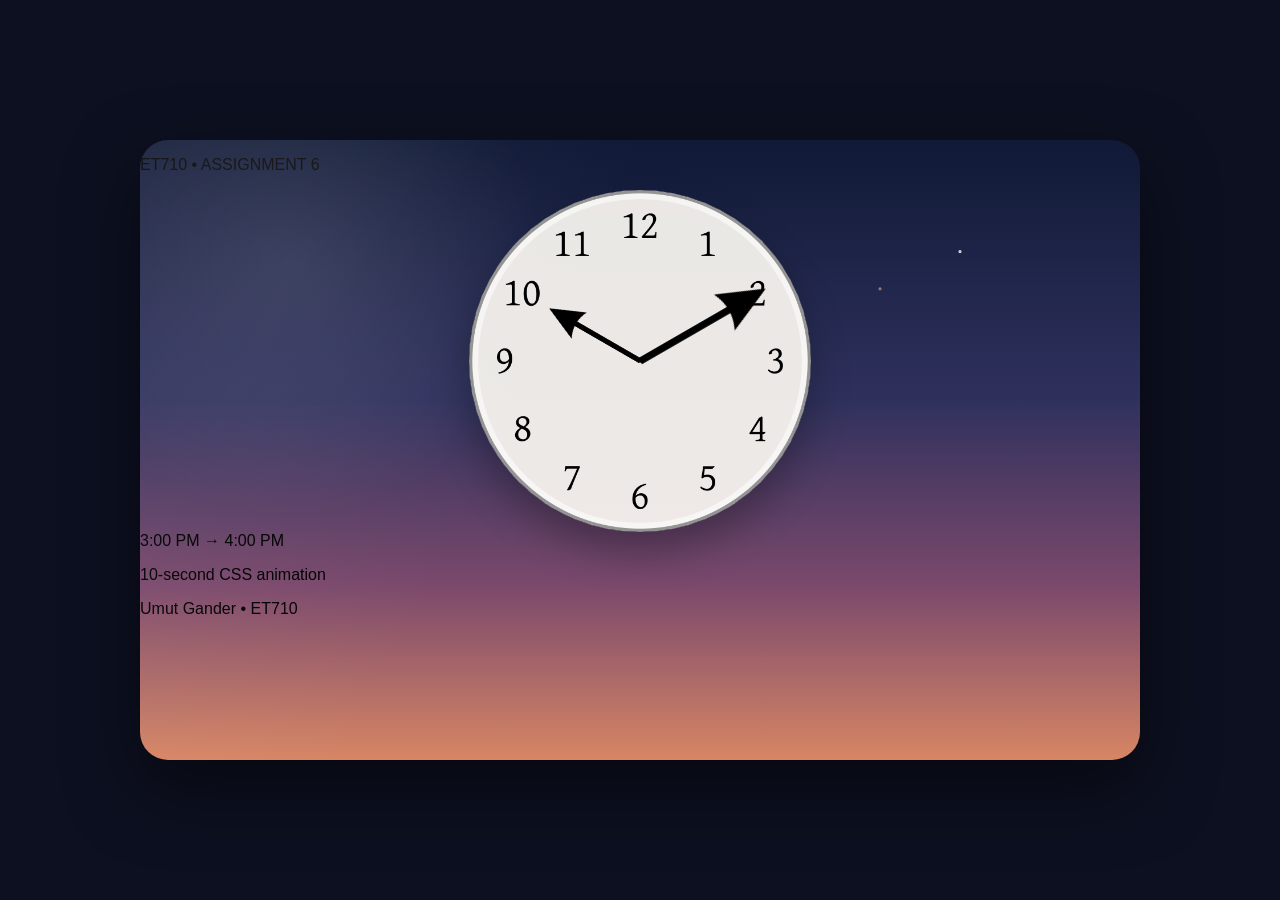
==== oct31.html @ 3d0809f4 "Create oct31.html" ====
<!DOCTYPE html>
<html lang="en">
<head>
    <meta charset="UTF-8">
    <meta name="viewport" content="width=device-width, initial-scale=1.0">
    <title>ET710 Assignment 6 - Animated Clock</title>
    <link rel="stylesheet" href="style.css">
</head>
<body>
    <main class="scene">
        <div class="sun" aria-hidden="true"></div>
        <div class="cloud cloud-one" aria-hidden="true"></div>
        <div class="cloud cloud-two" aria-hidden="true"></div>

        <section class="clock-panel">
            <p class="eyebrow">ET710 • ASSIGNMENT 6</p>

            <div class="clock" aria-label="Animated clock moving from 3 PM to 4 PM">
                <img class="hand hour-hand" src="hand.png" alt="Hour hand">
                <img class="hand minute-hand" src="hand.png" alt="Minute hand">
                <div class="center-pin" aria-hidden="true"></div>
            </div>

            <div class="time-info">
                <span>3:00 PM</span>
                <span class="arrow">→</span>
                <span>4:00 PM</span>
            </div>

            <p class="duration">10-second CSS animation</p>
        </section>

        <div class="skyline" aria-hidden="true">
            <div class="building building-1"></div>
            <div class="building building-2"></div>
            <div class="building building-3"></div>
            <div class="building building-4"></div>
            <div class="building building-5"></div>
            <div class="building building-6"></div>
            <div class="building building-7"></div>
            <div class="building building-8"></div>
            <div class="building building-9"></div>
        </div>

        <footer>Umut Gander • ET710</footer>
    </main>
</body>
</html>
---- style.css ----
* {
    box-sizing: border-box;
}

html,
body {
    margin: 0;
    min-height: 100%;
}

body {
    min-height: 100vh;
    display: grid;
    place-items: center;
    padding: 28px;
    font-family: Arial, Helvetica, sans-serif;
    background: #0d1020;
}

.scene {
    position: relative;
    width: min(1000px, 94vw);
    height: min(620px, 78vw);
    min-height: 520px;
    overflow: hidden;
    border-radius: 28px;
    background:
        radial-gradient(circle at 74% 24%, rgba(255, 196, 147, 0.52) 0 1px, transparent 2px),
        radial-gradient(circle at 82% 18%, rgba(255, 255, 255, 0.8) 0 1px, transparent 2px),
        linear-gradient(180deg, #101936 0%, #2f315d 42%, #7b496c 72%, #d78664 100%);
    box-shadow: 0 28px 70px rgba(0, 0, 0, 0.5);
    isolation: isolate;
}

.scene::before {
    content: "";
    position: absolute;
    inset: 0;
    background:
        linear-gradient(115deg, rgba(255,255,255,0.06), transparent 40%),
        radial-gradient(circle at 15% 20%, rgba(255,255,255,0.10), transparent 26%);
    pointer-events: none;
}

.moon {
    position: absolute;
    top: 54px;
    right: 90px;
    width: 92px;
    height: 92px;
    border-radius: 50%;
    background: #ffe6b7;
    box-shadow: 0 0 40px rgba(255, 226, 177, 0.35);
    z-index: 1;
}

.stars,
.stars::before,
.stars::after {
    position: absolute;
    content: "";
    width: 3px;
    height: 3px;
    border-radius: 50%;
    background: rgba(255,255,255,0.86);
    box-shadow:
        80px 36px 0 rgba(255,255,255,.8),
        162px 82px 0 rgba(255,255,255,.7),
        246px 40px 0 rgba(255,255,255,.9),
        368px 105px 0 rgba(255,255,255,.65),
        486px 58px 0 rgba(255,255,255,.8),
        610px 110px 0 rgba(255,255,255,.7),
        715px 48px 0 rgba(255,255,255,.8),
        836px 96px 0 rgba(255,255,255,.6);
    z-index: 0;
}

.stars {
    top: 26px;
    left: 28px;
}

.stars::before {
    top: 112px;
    left: 44px;
    opacity: .7;
}

.stars::after {
    top: 210px;
    left: 10px;
    opacity: .55;
}

.clock-card {
    position: absolute;
    left: 70px;
    top: 86px;
    width: 390px;
    padding: 24px 24px 18px;
    border: 1px solid rgba(255,255,255,0.28);
    border-radius: 34px;
    background: rgba(255,255,255,0.13);
    backdrop-filter: blur(8px);
    box-shadow: 0 20px 55px rgba(16, 12, 35, 0.36);
    z-index: 4;
}

.clock {
    position: relative;
    width: 342px;
    height: 342px;
    margin: 0 auto;
    border-radius: 50%;
    background-color: rgba(248, 245, 240, 0.94);
    background-image: url("clockimg.png");
    background-repeat: no-repeat;
    background-position: center;
    background-size: 100% 100%;
    box-shadow:
        inset 0 0 0 9px rgba(255,255,255,0.58),
        0 20px 38px rgba(0,0,0,0.28);
}

.hand {
    position: absolute;
    left: 50%;
    top: 50%;
    height: auto;
    transform-origin: 0 50%;
    z-index: 3;
}

/* Same hand image is reused twice. */
.hour-hand {
    width: 105px;
    transform: translateY(-50%) rotate(-150deg);
}

.minute-hand {
    width: 145px;
    transform: translateY(-50%) rotate(-30deg);
}

.pin {
    position: absolute;
    left: 50%;
    top: 50%;
    width: 15px;
    height: 15px;
    border-radius: 50%;
    background: #15131d;
    transform: translate(-50%, -50%);
    z-index: 5;
    box-shadow: 0 0 0 4px rgba(255,255,255,0.72);
}

.clock-label {
    margin: 14px 0 0;
    text-align: center;
    color: rgba(255,255,255,0.92);
    font-size: 12px;
    font-weight: 700;
    letter-spacing: 0.28em;
}

.skyline {
    position: absolute;
    left: 0;
    right: 0;
    bottom: 0;
    height: 245px;
    z-index: 2;
}

.building {
    position: absolute;
    bottom: 0;
    background:
        repeating-linear-gradient(90deg, transparent 0 15px, rgba(255,205,126,.32) 15px 19px),
        repeating-linear-gradient(0deg, transparent 0 19px, rgba(255,205,126,.26) 19px 23px),
        linear-gradient(180deg, #22263f, #121522);
    border-top-left-radius: 3px;
    border-top-right-radius: 3px;
    box-shadow: inset 0 8px 18px rgba(255,255,255,0.02);
}

.b1 { left: 0; width: 125px; height: 138px; }
.b2 { left: 105px; width: 92px; height: 188px; }
.b3 { left: 188px; width: 110px; height: 158px; }
.b4 { left: 286px; width: 128px; height: 222px; }
.b5 { left: 410px; width: 120px; height: 170px; }
.b6 { left: 525px; width: 145px; height: 202px; }
.b7 { left: 655px; width: 118px; height: 150px; }
.b8 { left: 760px; right: 0; height: 188px; }

.b4::before {
    content: "";
    position: absolute;
    left: 50%;
    bottom: 100%;
    width: 10px;
    height: 52px;
    transform: translateX(-50%);
    background: #171a2b;
}

.b4::after {
    content: "";
    position: absolute;
    left: 50%;
    bottom: calc(100% + 52px);
    width: 3px;
    height: 46px;
    transform: translateX(-50%);
    background: #f5c27c;
    box-shadow: 0 0 10px rgba(245,194,124,.55);
}

.reflection {
    position: absolute;
    left: 0;
    right: 0;
    bottom: 0;
    height: 62px;
    background:
        linear-gradient(180deg, rgba(255,255,255,0.03), rgba(5,8,19,0.44)),
        repeating-linear-gradient(90deg, transparent 0 22px, rgba(255,180,116,.11) 22px 25px);
    z-index: 3;
    backdrop-filter: blur(2px);
}

.student-name {
    position: absolute;
    left: 50%;
    bottom: 14px;
    transform: translateX(-50%);
    margin: 0;
    color: rgba(255, 255, 255, 0.92);
    font-size: 15px;
    font-weight: 700;
    letter-spacing: 0.12em;
    z-index: 6;
    text-shadow: 0 2px 8px rgba(0, 0, 0, 0.55);
}

@media (max-width: 700px) {
    body {
        padding: 14px;
    }

    .scene {
        height: 650px;
        min-height: 650px;
    }

    .clock-card {
        left: 50%;
        top: 60px;
        width: 330px;
        transform: translateX(-50%);
    }

    .clock {
        width: 282px;
        height: 282px;
    }

    .hour-hand { width: 86px; }
    .minute-hand { width: 118px; }

    .moon {
        right: 34px;
        top: 28px;
        width: 64px;
        height: 64px;
    }
}
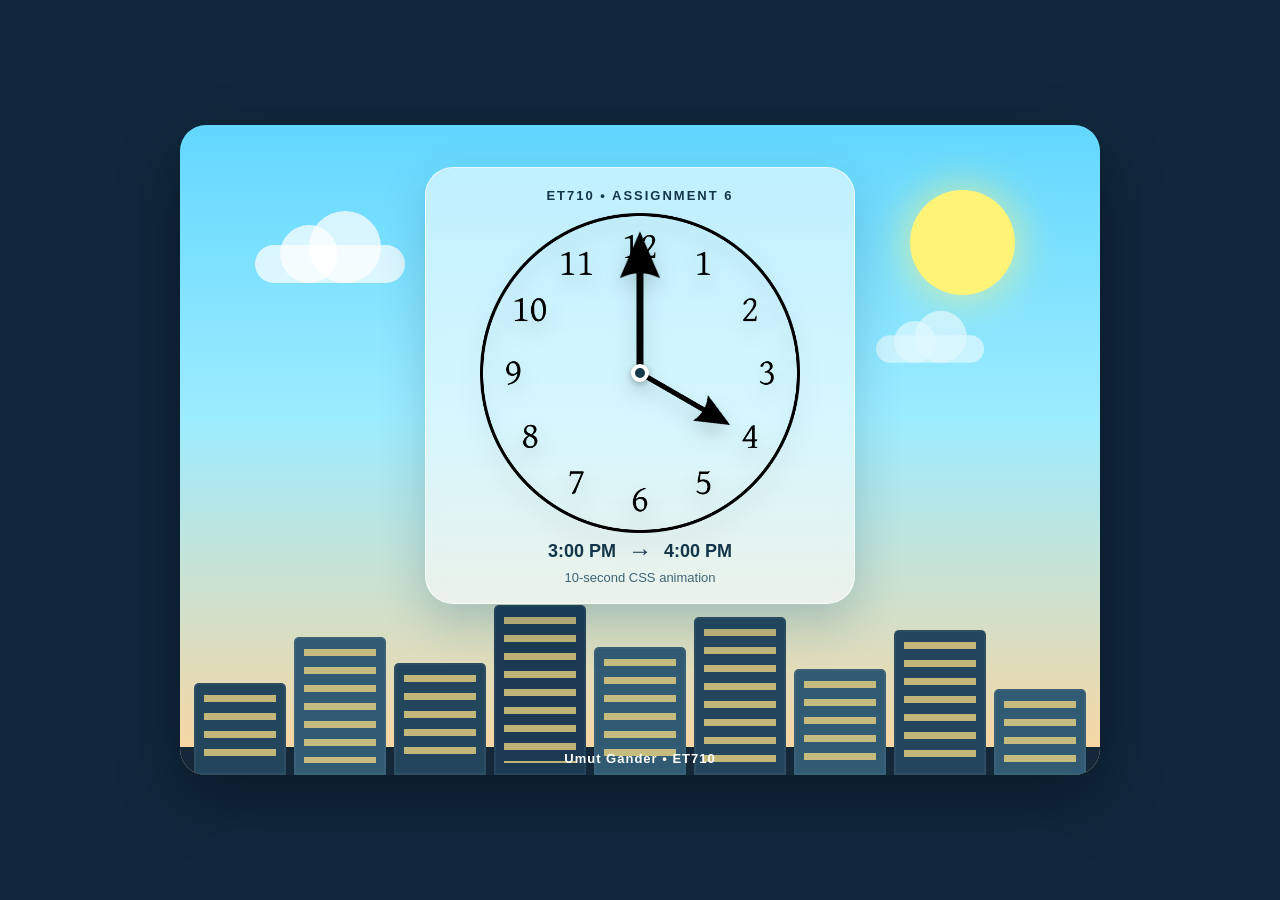
==== commit cbaac0ed: "Update oct31.html" ====
--- a/oct31.html
+++ b/oct31.html
@@ -4,7 +4,7 @@
     <meta charset="UTF-8">
     <meta name="viewport" content="width=device-width, initial-scale=1.0">
     <title>ET710 Assignment 6 - Animated Clock</title>
-    <link rel="stylesheet" href="style.css">
+    <link rel="stylesheet" href="oct31style.css">
 </head>
 <body>
     <main class="scene">
--- a/oct31style.css
+++ b/oct31style.css
@@ -0,0 +1,275 @@
+* {
+    box-sizing: border-box;
+}
+
+body {
+    margin: 0;
+    min-height: 100vh;
+    display: flex;
+    justify-content: center;
+    align-items: center;
+    padding: 24px;
+    background: #10273d;
+    font-family: Arial, Helvetica, sans-serif;
+}
+
+.scene {
+    position: relative;
+    width: min(920px, 96vw);
+    height: 650px;
+    overflow: hidden;
+    border-radius: 26px;
+    background: linear-gradient(#62d7ff 0%, #9cecff 45%, #ffd59c 100%);
+    box-shadow: 0 24px 60px rgba(0, 0, 0, 0.35);
+}
+
+.sun {
+    position: absolute;
+    top: 65px;
+    right: 85px;
+    width: 105px;
+    height: 105px;
+    border-radius: 50%;
+    background: #fff477;
+    box-shadow: 0 0 45px rgba(255, 244, 119, 0.75);
+}
+
+.cloud {
+    position: absolute;
+    width: 150px;
+    height: 38px;
+    border-radius: 40px;
+    background: rgba(255, 255, 255, 0.72);
+}
+
+.cloud::before,
+.cloud::after {
+    content: "";
+    position: absolute;
+    bottom: 0;
+    border-radius: 50%;
+    background: inherit;
+}
+
+.cloud::before {
+    left: 25px;
+    width: 58px;
+    height: 58px;
+}
+
+.cloud::after {
+    right: 24px;
+    width: 72px;
+    height: 72px;
+}
+
+.cloud-one {
+    top: 120px;
+    left: 75px;
+}
+
+.cloud-two {
+    top: 205px;
+    right: 95px;
+    transform: scale(0.72);
+    opacity: 0.72;
+}
+
+.clock-panel {
+    position: absolute;
+    z-index: 5;
+    top: 42px;
+    left: 50%;
+    width: 430px;
+    padding: 20px 24px 18px;
+    transform: translateX(-50%);
+    text-align: center;
+    border: 1px solid rgba(255, 255, 255, 0.65);
+    border-radius: 28px;
+    background: rgba(255, 255, 255, 0.58);
+    box-shadow: 0 18px 45px rgba(19, 67, 95, 0.22);
+    backdrop-filter: blur(7px);
+}
+
+.eyebrow {
+    margin: 0 0 10px;
+    color: #14364a;
+    font-size: 13px;
+    font-weight: 700;
+    letter-spacing: 2px;
+}
+
+.clock {
+    position: relative;
+    width: 320px;
+    height: 320px;
+    margin: 0 auto;
+    background-image: url("clockimg.png");
+    background-position: center;
+    background-repeat: no-repeat;
+    background-size: contain;
+    filter: drop-shadow(0 10px 10px rgba(0, 0, 0, 0.18));
+}
+
+.hand {
+    position: absolute;
+    z-index: 3;
+    left: 50%;
+    top: 50%;
+    height: auto;
+    transform-origin: 0% 50%;
+}
+
+.hour-hand {
+    width: 104px;
+    margin-top: -26px;
+    animation-name: hourMove;
+    animation-duration: 10s;
+    animation-timing-function: linear;
+    animation-fill-mode: forwards;
+}
+
+.minute-hand {
+    width: 142px;
+    margin-top: -35.5px;
+    animation-name: minuteMove;
+    animation-duration: 10s;
+    animation-timing-function: linear;
+    animation-fill-mode: forwards;
+}
+
+@keyframes hourMove {
+    from {
+        transform: rotate(0deg);
+    }
+    to {
+        transform: rotate(30deg);
+    }
+}
+
+@keyframes minuteMove {
+    from {
+        transform: rotate(-90deg);
+    }
+    to {
+        transform: rotate(270deg);
+    }
+}
+
+.center-pin {
+    position: absolute;
+    z-index: 4;
+    left: 50%;
+    top: 50%;
+    width: 18px;
+    height: 18px;
+    border: 4px solid white;
+    border-radius: 50%;
+    transform: translate(-50%, -50%);
+    background: #17384c;
+    box-shadow: 0 2px 6px rgba(0, 0, 0, 0.28);
+}
+
+.time-info {
+    display: flex;
+    justify-content: center;
+    align-items: center;
+    gap: 12px;
+    margin-top: 4px;
+    color: #14364a;
+    font-size: 18px;
+    font-weight: 700;
+}
+
+.arrow {
+    font-size: 24px;
+}
+
+.duration {
+    margin: 5px 0 0;
+    color: #3f6375;
+    font-size: 13px;
+}
+
+.skyline {
+    position: absolute;
+    z-index: 2;
+    left: 0;
+    right: 0;
+    bottom: 0;
+    height: 190px;
+    display: flex;
+    align-items: flex-end;
+    gap: 8px;
+    padding: 0 14px;
+    background: linear-gradient(to top, #14283a 0 28px, transparent 28px);
+}
+
+.building {
+    position: relative;
+    flex: 1;
+    min-width: 50px;
+    border-radius: 5px 5px 0 0;
+    background: #24465d;
+    box-shadow: inset 0 0 0 2px rgba(255, 255, 255, 0.04);
+}
+
+.building::after {
+    content: "";
+    position: absolute;
+    inset: 12px 10px;
+    background: repeating-linear-gradient(
+        to bottom,
+        rgba(255, 225, 132, 0.85) 0 7px,
+        transparent 7px 18px
+    );
+    opacity: 0.85;
+}
+
+.building-1 { height: 92px; }
+.building-2 { height: 138px; background: #315b72; }
+.building-3 { height: 112px; }
+.building-4 { height: 170px; background: #1c3b53; }
+.building-5 { height: 128px; background: #315b72; }
+.building-6 { height: 158px; }
+.building-7 { height: 106px; background: #315b72; }
+.building-8 { height: 145px; }
+.building-9 { height: 86px; background: #315b72; }
+
+footer {
+    position: absolute;
+    z-index: 6;
+    left: 0;
+    right: 0;
+    bottom: 9px;
+    text-align: center;
+    color: white;
+    font-size: 13px;
+    font-weight: 700;
+    letter-spacing: 1px;
+}
+
+@media (max-width: 620px) {
+    .scene {
+        height: 620px;
+    }
+
+    .clock-panel {
+        width: 88%;
+    }
+
+    .clock {
+        width: 280px;
+        height: 280px;
+    }
+
+    .hour-hand {
+        width: 92px;
+        margin-top: -23px;
+    }
+
+    .minute-hand {
+        width: 124px;
+        margin-top: -31px;
+    }
+}
